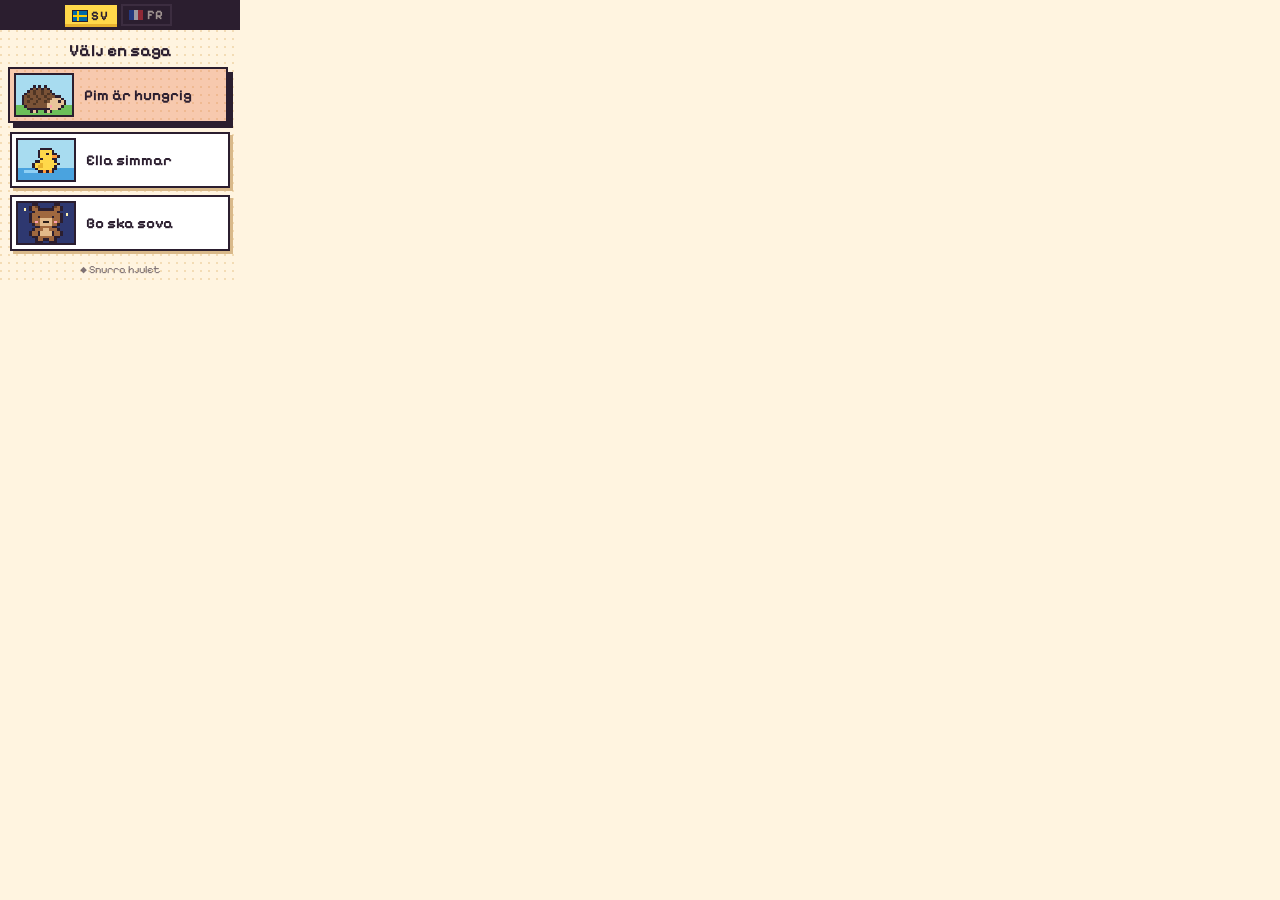
==== djursagor/index.html @ 3717cc4b "Add files via upload" ====
<!DOCTYPE html>
<html lang="sv">
<head>
  <meta charset="UTF-8">
  <meta name="viewport" content="width=240, initial-scale=1.0, user-scalable=no">
  <title>Djursagor</title>
  <link rel="stylesheet" href="css/style.css">
</head>
<body>
  <div id="app">
    <!-- Top bar: home button, language tabs, page counter -->
    <header class="bar">
      <button id="home" class="icon-btn" aria-label="Hem">
        <svg viewBox="0 0 9 9" shape-rendering="crispEdges"><path fill="currentColor" d="M4 0h1v1h1v1h1v1h1v1h1v1H8v4H5V6H4v3H1V5H0V4h1V3h1V2h1V1h1z"/></svg>
      </button>
      <div class="tabs" role="tablist">
        <button class="tab" data-lang="sv" role="tab"><i class="flag se"></i>SV</button>
        <button class="tab" data-lang="fr" role="tab"><i class="flag fr"></i>FR</button>
      </div>
      <div id="counter" class="counter"></div>
    </header>

    <!-- Story picker -->
    <section id="menu" class="view">
      <h1 id="pickTitle"></h1>
      <ul id="list"></ul>
      <p class="hint" id="menuHint"></p>
    </section>

    <!-- Story reader -->
    <section id="reader" class="view hidden">
      <div class="stage">
        <canvas id="scene" width="240" height="148"></canvas>
      </div>
      <div class="textbox">
        <p id="text"></p>
        <div class="foot">
          <span id="speaker" class="speaker" aria-hidden="true">
            <svg viewBox="0 0 11 9" shape-rendering="crispEdges"><path fill="currentColor" d="M0 3h2V2h1V1h1V0h1v9H4V8H3V7H2V6H0z"/><path class="w1" fill="currentColor" d="M7 3h1v3H7z"/><path class="w2" fill="currentColor" d="M9 1h1v1h1v5h-1v1H9V7h1V2H9z"/></svg>
          </span>
          <div id="dots" class="dots"></div>
        </div>
      </div>
    </section>
  </div>

  <script src="js/stories.js"></script>
  <script src="js/art.js"></script>
  <script src="js/app.js"></script>
</body>
</html>
---- djursagor/css/style.css ----
@font-face {
  font-family: "Pixelify";
  src: url("../assets/pixelify.woff2") format("woff2");
  font-weight: 400 700;
  font-display: block;
}

:root {
  --ink: #2b1e2f;
  --paper: #fff4e0;
  --paper-2: #ffe6bf;
  --sun: #ffd84a;
  --accent: #e8734a;
  --shadow: #d9b98a;
}

* { box-sizing: border-box; margin: 0; padding: 0; -webkit-tap-highlight-color: transparent; }

html, body {
  width: 240px; height: 282px; overflow: hidden;
  background: var(--paper); color: var(--ink);
  font-family: "Pixelify", monospace;
  -webkit-font-smoothing: none; font-smooth: never;
  user-select: none; -webkit-user-select: none;
}

#app { position: relative; width: 240px; height: 282px; overflow: hidden; }

button { font: inherit; color: inherit; background: none; border: 0; cursor: pointer; }

/* ---------- Top bar ---------- */
.bar {
  height: 30px; display: flex; align-items: center; gap: 6px;
  padding: 0 6px; background: var(--ink); color: var(--paper);
}
.icon-btn { width: 22px; height: 22px; display: grid; place-items: center; color: var(--sun); }
.icon-btn svg { width: 18px; height: 18px; }
.icon-btn.off { visibility: hidden; }

.tabs { flex: 1; display: flex; justify-content: center; gap: 4px; }
.tab {
  display: flex; align-items: center; gap: 4px;
  height: 22px; padding: 0 8px; font-size: 13px; font-weight: 700; letter-spacing: 1px;
  color: var(--paper); opacity: .55;
  box-shadow: inset 0 0 0 2px #4a3a4f;
  transition: opacity .15s, transform .15s;
}
.tab.on {
  opacity: 1; color: var(--ink); background: var(--sun);
  box-shadow: inset 0 -3px 0 #e8b22e;
  transform: translateY(1px);
}
.flag { width: 14px; height: 10px; display: inline-block; box-shadow: 0 0 0 1px var(--ink); }
.flag.se {
  background:
    linear-gradient(90deg, transparent 4px, #fecc02 4px, #fecc02 6px, transparent 6px),
    linear-gradient(0deg, #006aa7 4px, #fecc02 4px, #fecc02 6px, #006aa7 6px);
}
.flag.fr { background: linear-gradient(90deg, #1f4fbf 0 33.3%, #fff 33.3% 66.6%, #e1323c 66.6%); }

.counter { width: 26px; text-align: right; font-size: 12px; color: var(--sun); }

/* ---------- Views ---------- */
.view { position: absolute; top: 30px; left: 0; width: 240px; height: 252px; transition: opacity .2s, transform .2s; }
.view.hidden { opacity: 0; transform: translateX(20px); pointer-events: none; }

/* ---------- Menu ---------- */
#menu { padding: 8px 10px 0; background:
  radial-gradient(circle at 1px 1px, #f3dcb5 1px, transparent 1.5px) 0 0 / 8px 8px, var(--paper); }
#menu h1 { font-size: 17px; text-align: center; margin: 2px 0 8px; }
#list { list-style: none; display: flex; flex-direction: column; gap: 7px; }
.card {
  display: flex; align-items: center; gap: 10px;
  height: 56px; padding: 4px 8px 4px 4px;
  background: #fff; border: 2px solid var(--ink);
  box-shadow: 3px 3px 0 var(--shadow);
  transition: transform .12s, box-shadow .12s;
}
.card canvas { width: 60px; height: 44px; image-rendering: pixelated; border: 2px solid var(--ink); flex: none; }
.card span { font-size: 15px; font-weight: 700; line-height: 1.1; }
.card.sel { transform: translate(-2px, -2px); box-shadow: 5px 5px 0 var(--ink); background: var(--sel, var(--sun)); }
.hint { position: absolute; bottom: 6px; left: 0; right: 0; text-align: center; font-size: 11px; opacity: .6; }
.hint::before { content: "◆ "; }

/* ---------- Reader ---------- */
.stage { width: 240px; height: 148px; border-bottom: 3px solid var(--ink); overflow: hidden; }
#scene { display: block; width: 240px; height: 148px; image-rendering: pixelated; }

.textbox { height: 101px; padding: 7px 10px 0; display: flex; flex-direction: column; }
#text { flex: 1; font-size: 16px; line-height: 19px; }
.foot { height: 18px; display: flex; align-items: center; justify-content: space-between; }
.speaker { width: 22px; height: 18px; color: var(--accent); opacity: .35; transition: opacity .2s; }
.speaker svg { width: 17px; height: 14px; }
.speaker.playing { opacity: 1; }
.speaker.playing .w2 { animation: blink .6s steps(1) infinite; }
.speaker.ask { opacity: 1; animation: nudge .8s steps(2) infinite; }

.dots { display: flex; gap: 5px; }
.dot { width: 7px; height: 7px; background: var(--paper-2); box-shadow: 0 0 0 1px var(--shadow); }
.dot.on { background: var(--accent); box-shadow: 0 0 0 1px var(--ink); }

/* Page-turn animation (transform/opacity only — cheap on r1) */
.turn-next .stage, .turn-next #text { animation: inR .22s steps(4); }
.turn-prev .stage, .turn-prev #text { animation: inL .22s steps(4); }
@keyframes inR { from { transform: translateX(24px); opacity: 0; } to { transform: none; opacity: 1; } }
@keyframes inL { from { transform: translateX(-24px); opacity: 0; } to { transform: none; opacity: 1; } }
@keyframes blink { 50% { opacity: 0; } }
@keyframes nudge { 50% { transform: translateY(-2px); } }

/* End card button */
.again {
  margin-top: 2px; padding: 3px 8px; font-size: 14px; font-weight: 700;
  background: var(--sun); border: 2px solid var(--ink); box-shadow: 2px 2px 0 var(--ink);
}
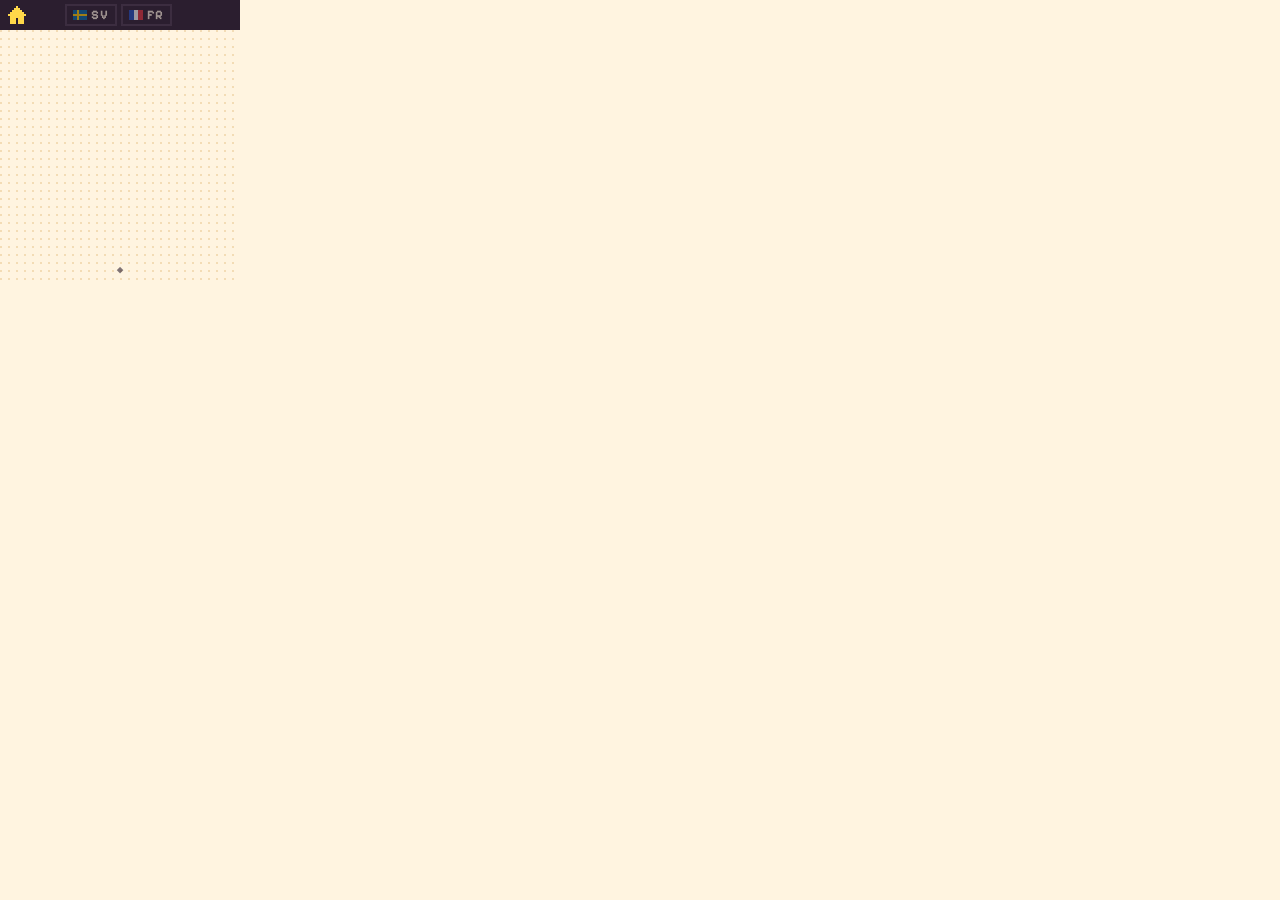
==== commit 5d41f437: "Djursagor: remove voice-over" ====
--- a/djursagor/index.html
+++ b/djursagor/index.html
@@ -2,6 +2,7 @@
 <html lang="sv">
 <head>
   <meta charset="UTF-8">
+  <base href="https://kristofersj.github.io/r1/djursagor/">
   <meta name="viewport" content="width=240, initial-scale=1.0, user-scalable=no">
   <title>Djursagor</title>
   <link rel="stylesheet" href="css/style.css">
@@ -35,9 +36,6 @@
       <div class="textbox">
         <p id="text"></p>
         <div class="foot">
-          <span id="speaker" class="speaker" aria-hidden="true">
-            <svg viewBox="0 0 11 9" shape-rendering="crispEdges"><path fill="currentColor" d="M0 3h2V2h1V1h1V0h1v9H4V8H3V7H2V6H0z"/><path class="w1" fill="currentColor" d="M7 3h1v3H7z"/><path class="w2" fill="currentColor" d="M9 1h1v1h1v5h-1v1H9V7h1V2H9z"/></svg>
-          </span>
           <div id="dots" class="dots"></div>
         </div>
       </div>
--- a/djursagor/css/style.css
+++ b/djursagor/css/style.css
@@ -87,7 +87,7 @@
 #scene { display: block; width: 240px; height: 148px; image-rendering: pixelated; }
 
 .textbox { height: 101px; padding: 7px 10px 0; display: flex; flex-direction: column; }
-#text { flex: 1; font-size: 16px; line-height: 19px; }
+#text { flex: 1; min-height: 0; overflow: hidden; font-size: 16px; line-height: 19px; }
 .foot { height: 18px; display: flex; align-items: center; justify-content: space-between; }
 .speaker { width: 22px; height: 18px; color: var(--accent); opacity: .35; transition: opacity .2s; }
 .speaker svg { width: 17px; height: 14px; }
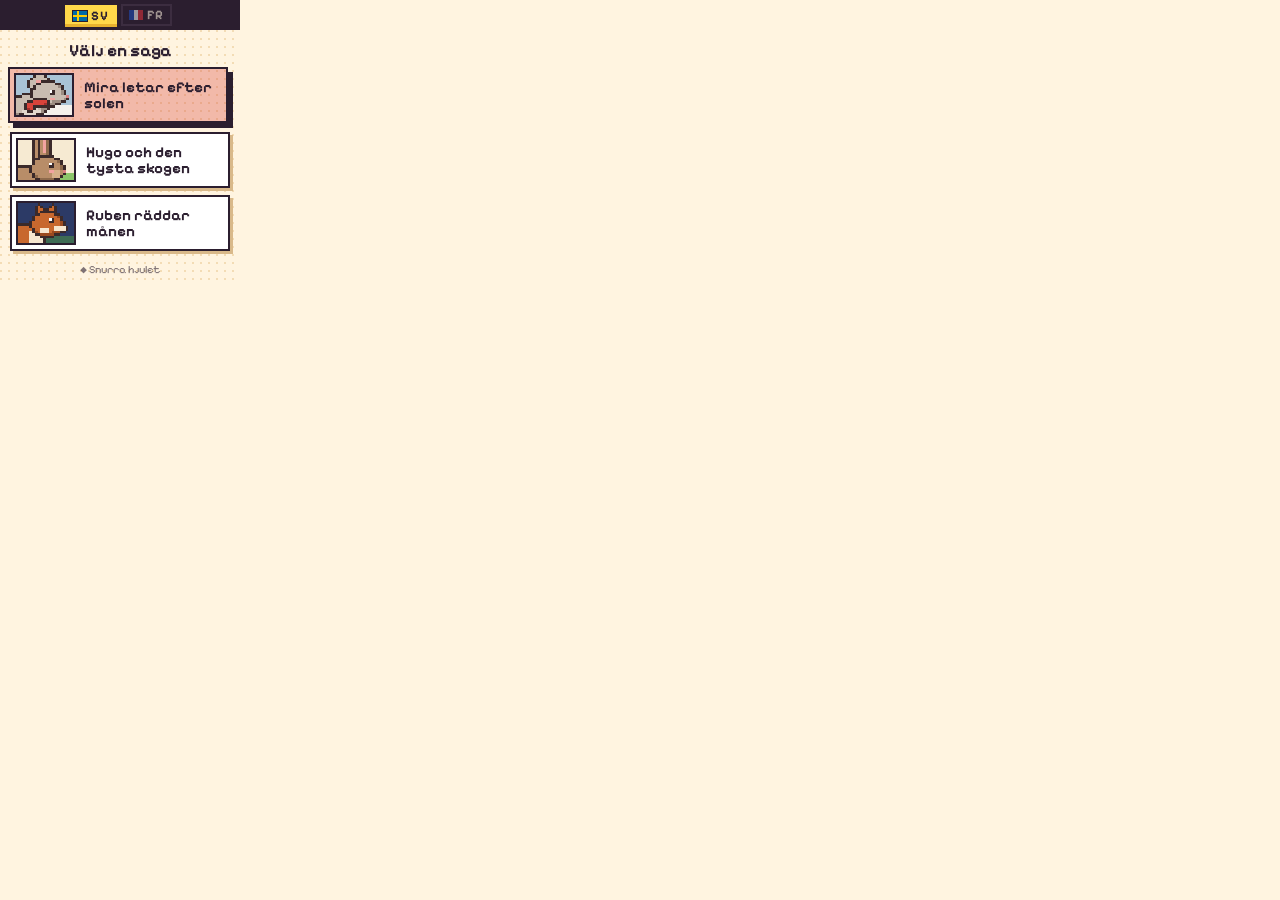
==== commit 2607aa7d: "Djursagor: version-tag scripts and styles so the r1 never mixes old and new files" ====
--- a/djursagor/index.html
+++ b/djursagor/index.html
@@ -5,7 +5,7 @@
   <base href="https://kristofersj.github.io/r1/djursagor/">
   <meta name="viewport" content="width=240, initial-scale=1.0, user-scalable=no">
   <title>Djursagor</title>
-  <link rel="stylesheet" href="css/style.css">
+  <link rel="stylesheet" href="css/style.css?v=6">
 </head>
 <body>
   <div id="app">
@@ -42,8 +42,8 @@
     </section>
   </div>
 
-  <script src="js/stories.js"></script>
-  <script src="js/art.js"></script>
-  <script src="js/app.js"></script>
+  <script src="js/stories.js?v=6"></script>
+  <script src="js/art.js?v=6"></script>
+  <script src="js/app.js?v=6"></script>
 </body>
 </html>
--- a/djursagor/css/style.css
+++ b/djursagor/css/style.css
@@ -88,12 +88,7 @@
 
 .textbox { height: 101px; padding: 7px 10px 0; display: flex; flex-direction: column; }
 #text { flex: 1; min-height: 0; overflow: hidden; font-size: 16px; line-height: 19px; }
-.foot { height: 18px; display: flex; align-items: center; justify-content: space-between; }
-.speaker { width: 22px; height: 18px; color: var(--accent); opacity: .35; transition: opacity .2s; }
-.speaker svg { width: 17px; height: 14px; }
-.speaker.playing { opacity: 1; }
-.speaker.playing .w2 { animation: blink .6s steps(1) infinite; }
-.speaker.ask { opacity: 1; animation: nudge .8s steps(2) infinite; }
+.foot { height: 18px; display: flex; align-items: center; justify-content: flex-end; }
 
 .dots { display: flex; gap: 5px; }
 .dot { width: 7px; height: 7px; background: var(--paper-2); box-shadow: 0 0 0 1px var(--shadow); }
